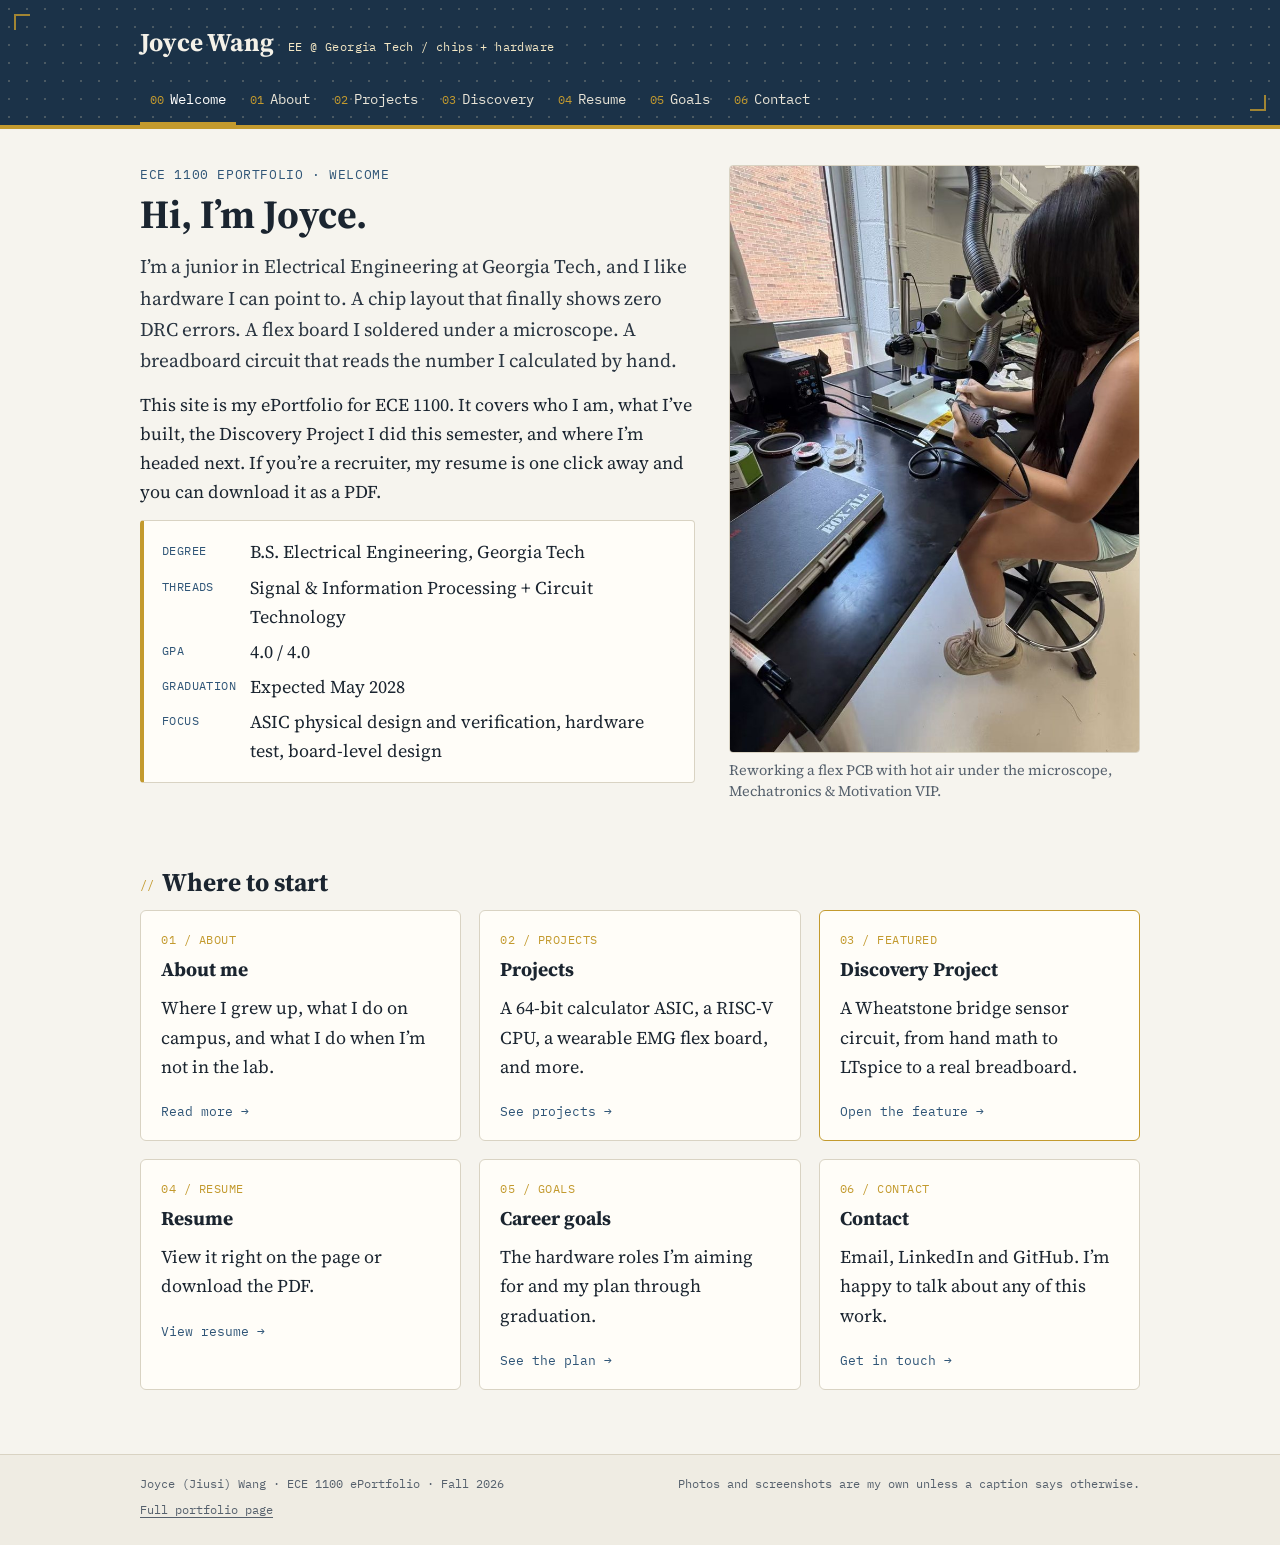
==== index.html @ a6c79252 "ECE 1100 ePortfolio site Co-Authored-By: Claude Opus 5.5 <noreply@anthropic.com> Claude-Session: htt" ====
<!doctype html>
<html lang="en">
<head>
<meta charset="utf-8">
<meta name="viewport" content="width=device-width, initial-scale=1">
<title>Joyce Wang | ePortfolio</title>
<meta name="description" content="Joyce Wang, Electrical Engineering at Georgia Tech. ECE 1100 ePortfolio.">
<link rel="preconnect" href="https://fonts.googleapis.com">
<link rel="preconnect" href="https://fonts.gstatic.com" crossorigin>
<link href="https://fonts.googleapis.com/css2?family=IBM+Plex+Mono:wght@400;600&family=Source+Serif+4:ital,opsz,wght@0,8..60,400;0,8..60,600;0,8..60,700;1,8..60,400&display=swap" rel="stylesheet">
<link rel="stylesheet" href="style.css">
</head>
<body>
<a class="skip" href="#main">Skip to content</a>
<header class="die">
  <div class="die-in">
    <a class="brand" href="index.html"><b>Joyce Wang</b><span>EE @ Georgia Tech / chips + hardware</span></a>
    <nav aria-label="Main">
      <ul>
        <li><a href="index.html" aria-current="page"><span class="n">00</span>Welcome</a></li>
        <li><a href="about.html"><span class="n">01</span>About</a></li>
        <li><a href="projects.html"><span class="n">02</span>Projects</a></li>
        <li><a href="discovery.html"><span class="n">03</span>Discovery</a></li>
        <li><a href="resume.html"><span class="n">04</span>Resume</a></li>
        <li><a href="goals.html"><span class="n">05</span>Goals</a></li>
        <li><a href="contact.html"><span class="n">06</span>Contact</a></li>
      </ul>
    </nav>
  </div>
</header>
<main id="main">
<div class="split">
  <div>
    <p class="kicker">ECE 1100 ePortfolio &middot; Welcome</p>
    <h1>Hi, I&rsquo;m Joyce.</h1>
    <p class="lede">I&rsquo;m a junior in Electrical Engineering at Georgia Tech, and I like hardware I can point to. A chip layout that finally shows zero DRC errors. A flex board I soldered under a microscope. A breadboard circuit that reads the number I calculated by hand.</p>
    <p>This site is my ePortfolio for ECE 1100. It covers who I am, what I&rsquo;ve built, the Discovery Project I did this semester, and where I&rsquo;m headed next. If you&rsquo;re a recruiter, my resume is one click away and you can download it as a PDF.</p>
    <div class="facts">
      <dl>
        <dt>Degree</dt><dd>B.S. Electrical Engineering, Georgia Tech</dd>
        <dt>Threads</dt><dd>Signal &amp; Information Processing + Circuit Technology</dd>
        <dt>GPA</dt><dd>4.0 / 4.0</dd>
        <dt>Graduation</dt><dd>Expected May 2028</dd>
        <dt>Focus</dt><dd>ASIC physical design and verification, hardware test, board-level design</dd>
      </dl>
    </div>
  </div>
  <figure>
    <img src="flex-rework.jpg" alt="Joyce at a stereo microscope using a hot air rework tool on a flexible circuit board" width="766" height="1100">
    <figcaption>Reworking a flex PCB with hot air under the microscope, Mechatronics &amp; Motivation VIP.</figcaption>
  </figure>
</div>

<h2><span class="tag">//</span>Where to start</h2>
<div class="grid3">
  <a class="card" href="about.html"><span class="pin">01 / ABOUT</span><h3>About me</h3><p>Where I grew up, what I do on campus, and what I do when I&rsquo;m not in the lab.</p><span class="go">Read more &rarr;</span></a>
  <a class="card" href="projects.html"><span class="pin">02 / PROJECTS</span><h3>Projects</h3><p>A 64-bit calculator ASIC, a RISC-V CPU, a wearable EMG flex board, and more.</p><span class="go">See projects &rarr;</span></a>
  <a class="card" href="discovery.html" style="border-color:#c39a2e"><span class="pin">03 / FEATURED</span><h3>Discovery Project</h3><p>A Wheatstone bridge sensor circuit, from hand math to LTspice to a real breadboard.</p><span class="go">Open the feature &rarr;</span></a>
  <a class="card" href="resume.html"><span class="pin">04 / RESUME</span><h3>Resume</h3><p>View it right on the page or download the PDF.</p><span class="go">View resume &rarr;</span></a>
  <a class="card" href="goals.html"><span class="pin">05 / GOALS</span><h3>Career goals</h3><p>The hardware roles I&rsquo;m aiming for and my plan through graduation.</p><span class="go">See the plan &rarr;</span></a>
  <a class="card" href="contact.html"><span class="pin">06 / CONTACT</span><h3>Contact</h3><p>Email, LinkedIn and GitHub. I&rsquo;m happy to talk about any of this work.</p><span class="go">Get in touch &rarr;</span></a>
</div>
</main>
<footer>
  <div class="in">
    <span>Joyce (Jiusi) Wang &middot; ECE 1100 ePortfolio &middot; Fall 2026</span>
    <span>Photos and screenshots are my own unless a caption says otherwise.</span>
    <span><a href="portfolio.html">Full portfolio page</a></span>
  </div>
</footer>
</body>
</html>
---- style.css ----
/* Joyce Wang ePortfolio. Chip theme: steel blue, gold, dotted die grid. */
:root{
  --paper:#f6f4ee;
  --card:#fffdf8;
  --ink:#1b2530;
  --muted:#56616d;
  --steel:#2f5577;
  --steel-d:#1b3248;
  --steel-l:#e3eaf1;
  --gold:#c39a2e;
  --gold-l:#f3e7c4;
  --line:#d9d3c3;
  --serif:"Source Serif 4", Georgia, "Times New Roman", serif;
  --mono:"IBM Plex Mono", ui-monospace, Menlo, Consolas, monospace;
  --wrap:1040px;
}
*{box-sizing:border-box}
html{scroll-behavior:smooth;-webkit-text-size-adjust:100%}
body{margin:0;background:var(--paper);color:var(--ink);font-family:var(--serif);font-size:18px;line-height:1.62}
img,svg,video{max-width:100%;height:auto;display:block}
a{color:var(--steel);text-underline-offset:3px;text-decoration-thickness:1px}
a:hover{color:var(--steel-d);text-decoration-thickness:2px}
:focus-visible{outline:3px solid var(--gold);outline-offset:2px}
.skip{position:absolute;left:-999px;top:0;background:var(--gold);color:#000;padding:8px 12px;z-index:10}
.skip:focus{left:8px;top:8px}

/* ---------- header: a die with a dotted grid ---------- */
.die{background-color:var(--steel-d);
  background-image:radial-gradient(rgba(243,231,196,.22) 1.2px, transparent 1.3px);
  background-size:18px 18px;color:#f4f1e8;border-bottom:4px solid var(--gold);position:relative}
.die::before,.die::after{content:"";position:absolute;width:14px;height:14px;border:2px solid var(--gold);opacity:.8}
.die::before{left:14px;top:14px;border-right:0;border-bottom:0}
.die::after{right:14px;bottom:14px;border-left:0;border-top:0}
.die-in{max-width:var(--wrap);margin:0 auto;padding:22px 20px 0}
.brand{display:flex;align-items:baseline;gap:14px;flex-wrap:wrap;text-decoration:none;color:inherit}
.brand b{font-size:1.6rem;font-weight:700;letter-spacing:.2px}
.brand span{font-family:var(--mono);font-size:.78rem;color:var(--gold-l);letter-spacing:.4px}
nav ul{list-style:none;margin:16px 0 0;padding:0;display:flex;flex-wrap:wrap;gap:2px 4px}
nav a{display:block;font-family:var(--mono);font-size:.86rem;color:#e8e4d8;text-decoration:none;padding:9px 10px 11px;border-bottom:3px solid transparent}
nav a .n{color:var(--gold);margin-right:6px;font-size:.74rem}
nav a:hover{color:#fff;border-bottom-color:rgba(195,154,46,.5)}
nav a[aria-current="page"]{color:#fff;border-bottom-color:var(--gold)}

/* ---------- layout ---------- */
main{max-width:var(--wrap);margin:0 auto;padding:36px 20px 64px}
.kicker{font-family:var(--mono);font-size:.8rem;color:var(--steel);letter-spacing:.6px;text-transform:uppercase;margin:0 0 6px}
h1{font-size:2.5rem;line-height:1.15;margin:0 0 14px;font-weight:700}
h2{font-size:1.6rem;line-height:1.25;margin:46px 0 12px;font-weight:700}
h2 .tag{font-family:var(--mono);font-size:.78rem;font-weight:400;color:var(--gold);vertical-align:middle;margin-right:8px}
h3{font-size:1.22rem;margin:28px 0 8px}
p{margin:0 0 14px}
.lede{font-size:1.2rem;color:#2b3642;max-width:46em}
.muted{color:var(--muted)}
ul.clean{padding-left:1.2em;margin:0 0 16px}
ul.clean li{margin:0 0 6px}
hr.trace{border:0;height:2px;margin:44px 0;background:repeating-linear-gradient(90deg,var(--line) 0 14px,transparent 14px 20px)}

.grid2{display:grid;grid-template-columns:1fr 1fr;gap:28px;align-items:start}
.grid3{display:grid;grid-template-columns:repeat(3,1fr);gap:18px}
.split{display:grid;grid-template-columns:1.15fr .85fr;gap:34px;align-items:start}

/* ---------- figures (never cropped) ---------- */
figure{margin:0 0 18px}
figure img{width:100%;height:auto;border:1px solid var(--line);border-radius:4px;background:#fff}
figcaption{font-size:.9rem;color:var(--muted);margin-top:7px;line-height:1.45}
figcaption .cr{font-family:var(--mono);font-size:.74rem;color:#7a7364;display:block;margin-top:2px}
.fig-narrow{max-width:420px}

/* ---------- cards ---------- */
.card{background:var(--card);border:1px solid var(--line);border-radius:6px;padding:20px 20px 16px;position:relative}
.card h3{margin-top:0}
a.card{display:block;color:inherit;text-decoration:none;transition:border-color .15s, transform .15s}
a.card:hover{border-color:var(--steel);transform:translateY(-2px)}
a.card .go{font-family:var(--mono);font-size:.8rem;color:var(--steel)}
.pin{font-family:var(--mono);font-size:.72rem;color:var(--gold);letter-spacing:.5px;display:block;margin-bottom:4px}

.facts{background:var(--card);border:1px solid var(--line);border-left:4px solid var(--gold);border-radius:4px;padding:16px 18px;margin:0}
.facts dl{margin:0;display:grid;grid-template-columns:auto 1fr;gap:6px 14px}
.facts dt{font-family:var(--mono);font-size:.78rem;color:var(--steel);padding-top:3px;text-transform:uppercase;letter-spacing:.4px}
.facts dd{margin:0}

.chips{display:flex;flex-wrap:wrap;gap:6px;margin:6px 0 14px;padding:0;list-style:none}
.chips li{font-family:var(--mono);font-size:.76rem;background:var(--steel-l);color:var(--steel-d);padding:3px 8px;border-radius:3px}

.stats{display:grid;grid-template-columns:repeat(4,1fr);gap:10px;margin:14px 0 18px}
.stat{border:1px solid var(--line);background:var(--card);border-radius:4px;padding:10px 12px}
.stat b{display:block;font-family:var(--mono);font-size:1.15rem;color:var(--steel-d)}
.stat span{font-size:.84rem;color:var(--muted);line-height:1.3;display:block}

/* project entries */
.proj{border-top:1px solid var(--line);padding-top:8px}
.proj .meta{font-family:var(--mono);font-size:.8rem;color:var(--muted);margin:-4px 0 8px}

/* feature banner */
.feature{background:var(--steel-d);color:#f2efe6;border-radius:8px;padding:24px;display:grid;grid-template-columns:1fr 1fr;gap:24px;align-items:center;
  background-image:radial-gradient(rgba(243,231,196,.16) 1.2px, transparent 1.3px);background-size:18px 18px}
.feature h2{margin-top:0;color:#fff}
.feature p{color:#e2ddd0}
.feature figure img{border-color:#3b5873}
.feature figcaption{color:#c8c1b0}
.btn{display:inline-block;font-family:var(--mono);font-size:.88rem;padding:10px 16px;border-radius:4px;text-decoration:none;border:2px solid var(--gold);color:var(--ink);background:var(--gold);margin:4px 8px 4px 0}
.btn:hover{background:#d7ae42;color:#000;border-color:#d7ae42}
.btn.ghost{background:transparent;color:inherit;border-color:currentColor}
.btn.ghost:hover{background:rgba(195,154,46,.15);color:inherit}

/* PPO steps on discovery */
.phase{display:inline-block;font-family:var(--mono);font-size:.78rem;background:var(--gold-l);color:#5c4510;padding:3px 9px;border-radius:3px;margin-bottom:4px}

/* tables */
.tbl{overflow-x:auto;margin:6px 0 18px;-webkit-overflow-scrolling:touch}
table{border-collapse:collapse;width:100%;font-size:.95rem;background:var(--card)}
th,td{border:1px solid var(--line);padding:7px 10px;text-align:left;white-space:nowrap}
th{font-family:var(--mono);font-size:.78rem;background:var(--steel-l);color:var(--steel-d);font-weight:600}
td.num{font-family:var(--mono);font-size:.86rem}
caption{caption-side:bottom;text-align:left;font-size:.88rem;color:var(--muted);padding-top:6px}

pre.eq{font-family:var(--mono);font-size:.9rem;background:var(--card);border:1px solid var(--line);border-left:3px solid var(--steel);padding:10px 14px;overflow-x:auto;margin:6px 0 16px}

/* resume viewer */
.viewer{border:1px solid var(--line);border-radius:6px;background:#fff;overflow:hidden}
.viewer object{display:block;width:100%;height:1100px;border:0}
.viewer .preview{display:none}

/* svg diagrams */
.diagram{background:var(--card);border:1px solid var(--line);border-radius:6px;padding:12px}
.diagram svg{width:100%;height:auto}
.dt{font-family:var(--mono);font-size:13px;fill:var(--ink)}
.dts{font-family:var(--mono);font-size:11px;fill:var(--muted)}

/* contact */
.contact-list{list-style:none;padding:0;margin:0;display:grid;gap:12px}
.contact-list li{background:var(--card);border:1px solid var(--line);border-radius:6px;padding:14px 16px;display:flex;flex-wrap:wrap;gap:4px 16px;align-items:baseline}
.contact-list .lbl{font-family:var(--mono);font-size:.78rem;color:var(--steel);text-transform:uppercase;letter-spacing:.4px;min-width:120px}
.contact-list a{word-break:break-word}

/* footer */
footer{border-top:1px solid var(--line);background:#efece3}
footer .in{max-width:var(--wrap);margin:0 auto;padding:18px 20px 26px;font-family:var(--mono);font-size:.78rem;color:var(--muted);display:flex;flex-wrap:wrap;gap:6px 22px;justify-content:space-between}
footer a{color:var(--muted)}

/* ---------- small screens ---------- */
@media (max-width:820px){
  .grid2,.split,.feature{grid-template-columns:1fr}
  .grid3{grid-template-columns:1fr 1fr}
  .stats{grid-template-columns:1fr 1fr}
}
@media (max-width:560px){
  body{font-size:17px}
  h1{font-size:1.95rem}
  h2{font-size:1.38rem;margin-top:38px}
  .die-in{padding:18px 16px 0}
  main{padding:26px 16px 52px}
  .brand b{font-size:1.35rem}
  nav ul{display:grid;grid-template-columns:repeat(2,1fr);gap:0 6px}
  nav a{padding:8px 4px 9px;font-size:.84rem}
  .grid3{grid-template-columns:1fr}
  .facts dl{grid-template-columns:1fr;gap:0}
  .facts dd{margin-bottom:8px}
  .feature{padding:18px}
  .viewer object{display:none}
  .viewer .preview{display:block}
  footer .in{padding:16px}
}
@media print{.die nav,footer{display:none}}

/* ---------- flow (RTL to GDS) ---------- */
ol.flow{list-style:none;padding:0;margin:14px 0 6px;display:grid;grid-template-columns:repeat(8,1fr);gap:8px;counter-reset:f}
ol.flow li{position:relative;background:var(--card);border:1px solid var(--line);border-radius:4px;padding:10px 8px;counter-increment:f}
ol.flow li::before{content:counter(f,decimal-leading-zero);font-family:var(--mono);font-size:.68rem;color:var(--muted);display:block}
ol.flow li b{display:block;font-family:var(--mono);font-size:.86rem;color:var(--steel-d)}
ol.flow li span{display:block;font-size:.8rem;color:var(--muted);line-height:1.3;margin-top:2px}
ol.flow li.me{background:var(--gold-l);border-color:var(--gold)}
ol.flow li:not(:last-child)::after{content:"";position:absolute;right:-8px;top:50%;width:8px;height:2px;background:var(--steel)}

/* ---------- roadmap ---------- */
ol.road{list-style:none;margin:16px 0;padding:0 0 0 26px;border-left:3px solid var(--steel);position:relative}
ol.road li{position:relative;margin:0 0 22px;padding-left:4px}
ol.road li::before{content:"";position:absolute;left:-36px;top:5px;width:14px;height:14px;background:var(--paper);border:3px solid var(--steel);border-radius:2px}
ol.road li.end::before{background:var(--gold);border-color:var(--gold)}
ol.road .when{display:block;font-family:var(--mono);font-size:.78rem;color:var(--steel);text-transform:uppercase;letter-spacing:.4px}
ol.road b{display:block;font-size:1.1rem}
ol.road li > span:last-child{display:block;color:#33404c}

@media (max-width:820px){
  ol.flow{grid-template-columns:repeat(4,1fr)}
  ol.flow li:nth-child(4n)::after{display:none}
}
@media (max-width:560px){
  ol.flow{grid-template-columns:1fr 1fr}
  ol.flow li:nth-child(2n)::after{display:none}
  ol.flow li:nth-child(4n+1)::after,ol.flow li:nth-child(4n+3)::after{display:block}
}
@media (max-width:560px){
  .die::before{left:6px;top:6px;width:10px;height:10px}
  .die::after{right:6px;bottom:6px;width:10px;height:10px}
}
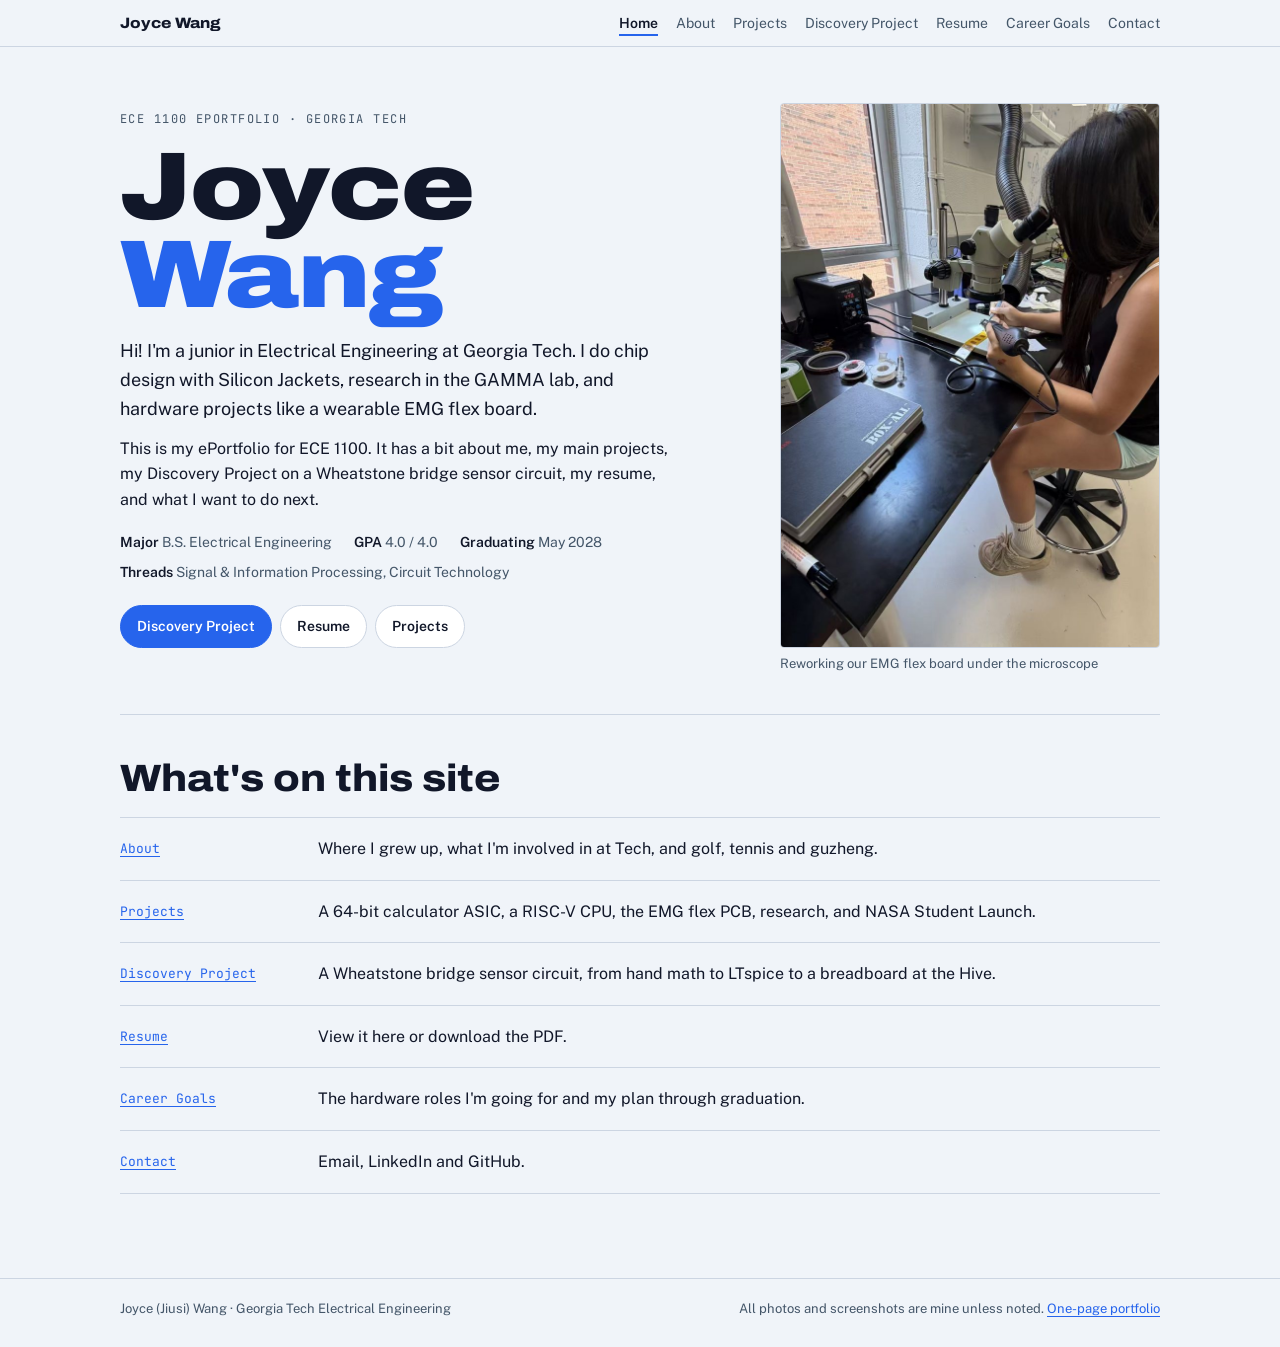
==== commit 2b1a7b5c: "Restyle ePortfolio to match main site and simplify wording Co-Authored-By: Claude Opus 5.5 <noreply@" ====
--- a/index.html
+++ b/index.html
@@ -7,65 +7,62 @@
 <meta name="description" content="Joyce Wang, Electrical Engineering at Georgia Tech. ECE 1100 ePortfolio.">
 <link rel="preconnect" href="https://fonts.googleapis.com">
 <link rel="preconnect" href="https://fonts.gstatic.com" crossorigin>
-<link href="https://fonts.googleapis.com/css2?family=IBM+Plex+Mono:wght@400;600&family=Source+Serif+4:ital,opsz,wght@0,8..60,400;0,8..60,600;0,8..60,700;1,8..60,400&display=swap" rel="stylesheet">
+<link href="https://fonts.googleapis.com/css2?family=Archivo:wdth,wght@100..125,500..900&family=Public+Sans:ital,wght@0,400;0,600;1,400&family=JetBrains+Mono:wght@400;600&display=swap" rel="stylesheet">
 <link rel="stylesheet" href="style.css">
 </head>
 <body>
 <a class="skip" href="#main">Skip to content</a>
-<header class="die">
-  <div class="die-in">
-    <a class="brand" href="index.html"><b>Joyce Wang</b><span>EE @ Georgia Tech / chips + hardware</span></a>
+<header class="bar">
+  <div class="wrap">
+    <a class="name" href="index.html">Joyce Wang</a>
     <nav aria-label="Main">
-      <ul>
-        <li><a href="index.html" aria-current="page"><span class="n">00</span>Welcome</a></li>
-        <li><a href="about.html"><span class="n">01</span>About</a></li>
-        <li><a href="projects.html"><span class="n">02</span>Projects</a></li>
-        <li><a href="discovery.html"><span class="n">03</span>Discovery</a></li>
-        <li><a href="resume.html"><span class="n">04</span>Resume</a></li>
-        <li><a href="goals.html"><span class="n">05</span>Goals</a></li>
-        <li><a href="contact.html"><span class="n">06</span>Contact</a></li>
-      </ul>
+      <a href="index.html" aria-current="page">Home</a>
+      <a href="about.html">About</a>
+      <a href="projects.html">Projects</a>
+      <a href="discovery.html">Discovery Project</a>
+      <a href="resume.html">Resume</a>
+      <a href="goals.html">Career Goals</a>
+      <a href="contact.html">Contact</a>
     </nav>
   </div>
 </header>
-<main id="main">
-<div class="split">
+<main id="main" class="wrap">
+<div class="hero">
   <div>
-    <p class="kicker">ECE 1100 ePortfolio &middot; Welcome</p>
-    <h1>Hi, I&rsquo;m Joyce.</h1>
-    <p class="lede">I&rsquo;m a junior in Electrical Engineering at Georgia Tech, and I like hardware I can point to. A chip layout that finally shows zero DRC errors. A flex board I soldered under a microscope. A breadboard circuit that reads the number I calculated by hand.</p>
-    <p>This site is my ePortfolio for ECE 1100. It covers who I am, what I&rsquo;ve built, the Discovery Project I did this semester, and where I&rsquo;m headed next. If you&rsquo;re a recruiter, my resume is one click away and you can download it as a PDF.</p>
+    <div class="eyebrow">ECE 1100 ePortfolio · Georgia Tech</div>
+    <h1>Joyce<br><span>Wang</span></h1>
+    <p class="lede">Hi! I'm a junior in Electrical Engineering at Georgia Tech. I do chip design with Silicon Jackets, research in the GAMMA lab, and hardware projects like a wearable EMG flex board.</p>
+    <p>This is my ePortfolio for ECE 1100. It has a bit about me, my main projects, my Discovery Project on a Wheatstone bridge sensor circuit, my resume, and what I want to do next.</p>
     <div class="facts">
-      <dl>
-        <dt>Degree</dt><dd>B.S. Electrical Engineering, Georgia Tech</dd>
-        <dt>Threads</dt><dd>Signal &amp; Information Processing + Circuit Technology</dd>
-        <dt>GPA</dt><dd>4.0 / 4.0</dd>
-        <dt>Graduation</dt><dd>Expected May 2028</dd>
-        <dt>Focus</dt><dd>ASIC physical design and verification, hardware test, board-level design</dd>
-      </dl>
+      <span><strong>Major</strong> B.S. Electrical Engineering</span>
+      <span><strong>GPA</strong> 4.0 / 4.0</span>
+      <span><strong>Graduating</strong> May 2028</span>
+      <span><strong>Threads</strong> Signal &amp; Information Processing, Circuit Technology</span>
     </div>
+    <p style="margin-top:22px"><a class="btn" href="discovery.html">Discovery Project</a><a class="btn alt" href="resume.html">Resume</a><a class="btn alt" href="projects.html">Projects</a></p>
   </div>
   <figure>
     <img src="flex-rework.jpg" alt="Joyce at a stereo microscope using a hot air rework tool on a flexible circuit board" width="766" height="1100">
-    <figcaption>Reworking a flex PCB with hot air under the microscope, Mechatronics &amp; Motivation VIP.</figcaption>
+    <figcaption>Reworking our EMG flex board under the microscope</figcaption>
   </figure>
 </div>
 
-<h2><span class="tag">//</span>Where to start</h2>
-<div class="grid3">
-  <a class="card" href="about.html"><span class="pin">01 / ABOUT</span><h3>About me</h3><p>Where I grew up, what I do on campus, and what I do when I&rsquo;m not in the lab.</p><span class="go">Read more &rarr;</span></a>
-  <a class="card" href="projects.html"><span class="pin">02 / PROJECTS</span><h3>Projects</h3><p>A 64-bit calculator ASIC, a RISC-V CPU, a wearable EMG flex board, and more.</p><span class="go">See projects &rarr;</span></a>
-  <a class="card" href="discovery.html" style="border-color:#c39a2e"><span class="pin">03 / FEATURED</span><h3>Discovery Project</h3><p>A Wheatstone bridge sensor circuit, from hand math to LTspice to a real breadboard.</p><span class="go">Open the feature &rarr;</span></a>
-  <a class="card" href="resume.html"><span class="pin">04 / RESUME</span><h3>Resume</h3><p>View it right on the page or download the PDF.</p><span class="go">View resume &rarr;</span></a>
-  <a class="card" href="goals.html"><span class="pin">05 / GOALS</span><h3>Career goals</h3><p>The hardware roles I&rsquo;m aiming for and my plan through graduation.</p><span class="go">See the plan &rarr;</span></a>
-  <a class="card" href="contact.html"><span class="pin">06 / CONTACT</span><h3>Contact</h3><p>Email, LinkedIn and GitHub. I&rsquo;m happy to talk about any of this work.</p><span class="go">Get in touch &rarr;</span></a>
-</div>
+<section>
+  <h2>What's on this site</h2>
+  <div class="rows">
+    <div class="row"><div class="when"><a href="about.html">About</a></div><p>Where I grew up, what I'm involved in at Tech, and golf, tennis and guzheng.</p></div>
+    <div class="row"><div class="when"><a href="projects.html">Projects</a></div><p>A 64-bit calculator ASIC, a RISC-V CPU, the EMG flex PCB, research, and NASA Student Launch.</p></div>
+    <div class="row"><div class="when"><a href="discovery.html">Discovery Project</a></div><p>A Wheatstone bridge sensor circuit, from hand math to LTspice to a breadboard at the Hive.</p></div>
+    <div class="row"><div class="when"><a href="resume.html">Resume</a></div><p>View it here or download the PDF.</p></div>
+    <div class="row"><div class="when"><a href="goals.html">Career Goals</a></div><p>The hardware roles I'm going for and my plan through graduation.</p></div>
+    <div class="row"><div class="when"><a href="contact.html">Contact</a></div><p>Email, LinkedIn and GitHub.</p></div>
+  </div>
+</section>
 </main>
 <footer>
-  <div class="in">
-    <span>Joyce (Jiusi) Wang &middot; ECE 1100 ePortfolio &middot; Fall 2026</span>
-    <span>Photos and screenshots are my own unless a caption says otherwise.</span>
-    <span><a href="portfolio.html">Full portfolio page</a></span>
+  <div class="wrap">
+    <span>Joyce (Jiusi) Wang · Georgia Tech Electrical Engineering</span>
+    <span>All photos and screenshots are mine unless noted. <a href="portfolio.html">One-page portfolio</a></span>
   </div>
 </footer>
 </body>
--- a/style.css
+++ b/style.css
@@ -1,196 +1,156 @@
-/* Joyce Wang ePortfolio. Chip theme: steel blue, gold, dotted die grid. */
-:root{
-  --paper:#f6f4ee;
-  --card:#fffdf8;
-  --ink:#1b2530;
-  --muted:#56616d;
-  --steel:#2f5577;
-  --steel-d:#1b3248;
-  --steel-l:#e3eaf1;
-  --gold:#c39a2e;
-  --gold-l:#f3e7c4;
-  --line:#d9d3c3;
-  --serif:"Source Serif 4", Georgia, "Times New Roman", serif;
-  --mono:"IBM Plex Mono", ui-monospace, Menlo, Consolas, monospace;
-  --wrap:1040px;
+/* Matches joycewang889.github.io: Archivo / Public Sans / JetBrains Mono, neural blue palette */
+:root {
+  --bg: #F0F4F9;
+  --surface: #FFFFFF;
+  --fg: #111729;
+  --muted: #445669;
+  --line: #CCD5E2;
+  --accent: #2664EC;
+  --accent-soft: #E2E7EF;
+  --hl: #92C4FC;
+  --f-display: "Archivo", "Arial Narrow", system-ui, sans-serif;
+  --f-body: "Public Sans", system-ui, -apple-system, "Segoe UI", sans-serif;
+  --f-mono: "JetBrains Mono", ui-monospace, "SFMono-Regular", Consolas, monospace;
 }
-*{box-sizing:border-box}
-html{scroll-behavior:smooth;-webkit-text-size-adjust:100%}
-body{margin:0;background:var(--paper);color:var(--ink);font-family:var(--serif);font-size:18px;line-height:1.62}
-img,svg,video{max-width:100%;height:auto;display:block}
-a{color:var(--steel);text-underline-offset:3px;text-decoration-thickness:1px}
-a:hover{color:var(--steel-d);text-decoration-thickness:2px}
-:focus-visible{outline:3px solid var(--gold);outline-offset:2px}
-.skip{position:absolute;left:-999px;top:0;background:var(--gold);color:#000;padding:8px 12px;z-index:10}
-.skip:focus{left:8px;top:8px}
+@media (prefers-color-scheme: dark) {
+  :root:not([data-theme="light"]) {
+    --bg: #000000; --surface: #111729; --fg: #F0F4F9; --muted: #94A3B7; --line: #1E293C;
+    --accent: #3E81F7; --accent-soft: #1E293C; --hl: #92C4FC;
+    color-scheme: dark;
+  }
+}
+:root[data-theme="dark"] {
+  --bg: #000000; --surface: #111729; --fg: #F0F4F9; --muted: #94A3B7; --line: #1E293C;
+  --accent: #3E81F7; --accent-soft: #1E293C; --hl: #92C4FC;
+  color-scheme: dark;
+}
 
-/* ---------- header: a die with a dotted grid ---------- */
-.die{background-color:var(--steel-d);
-  background-image:radial-gradient(rgba(243,231,196,.22) 1.2px, transparent 1.3px);
-  background-size:18px 18px;color:#f4f1e8;border-bottom:4px solid var(--gold);position:relative}
-.die::before,.die::after{content:"";position:absolute;width:14px;height:14px;border:2px solid var(--gold);opacity:.8}
-.die::before{left:14px;top:14px;border-right:0;border-bottom:0}
-.die::after{right:14px;bottom:14px;border-left:0;border-top:0}
-.die-in{max-width:var(--wrap);margin:0 auto;padding:22px 20px 0}
-.brand{display:flex;align-items:baseline;gap:14px;flex-wrap:wrap;text-decoration:none;color:inherit}
-.brand b{font-size:1.6rem;font-weight:700;letter-spacing:.2px}
-.brand span{font-family:var(--mono);font-size:.78rem;color:var(--gold-l);letter-spacing:.4px}
-nav ul{list-style:none;margin:16px 0 0;padding:0;display:flex;flex-wrap:wrap;gap:2px 4px}
-nav a{display:block;font-family:var(--mono);font-size:.86rem;color:#e8e4d8;text-decoration:none;padding:9px 10px 11px;border-bottom:3px solid transparent}
-nav a .n{color:var(--gold);margin-right:6px;font-size:.74rem}
-nav a:hover{color:#fff;border-bottom-color:rgba(195,154,46,.5)}
-nav a[aria-current="page"]{color:#fff;border-bottom-color:var(--gold)}
+* { box-sizing: border-box; }
+html { scroll-behavior: smooth; -webkit-text-size-adjust: 100%; }
+body { background: var(--bg); color: var(--fg); font-family: var(--f-body); font-size: 16px; line-height: 1.6; margin: 0; }
+.wrap { max-width: 1120px; margin: 0 auto; padding-inline: clamp(16px, 4vw, 40px); }
+a { color: var(--accent); text-underline-offset: 3px; }
+a:focus-visible { outline: 2px solid var(--accent); outline-offset: 2px; border-radius: 3px; }
+h1, h2, h3 { font-family: var(--f-display); text-wrap: balance; margin: 0; }
+p { margin: 0 0 12px; }
+img, video, svg { max-width: 100%; height: auto; display: block; }
+.skip { position: absolute; left: -999px; top: 0; }
+.skip:focus { left: 8px; top: 8px; background: var(--surface); padding: 6px 10px; z-index: 10; }
 
-/* ---------- layout ---------- */
-main{max-width:var(--wrap);margin:0 auto;padding:36px 20px 64px}
-.kicker{font-family:var(--mono);font-size:.8rem;color:var(--steel);letter-spacing:.6px;text-transform:uppercase;margin:0 0 6px}
-h1{font-size:2.5rem;line-height:1.15;margin:0 0 14px;font-weight:700}
-h2{font-size:1.6rem;line-height:1.25;margin:46px 0 12px;font-weight:700}
-h2 .tag{font-family:var(--mono);font-size:.78rem;font-weight:400;color:var(--gold);vertical-align:middle;margin-right:8px}
-h3{font-size:1.22rem;margin:28px 0 8px}
-p{margin:0 0 14px}
-.lede{font-size:1.2rem;color:#2b3642;max-width:46em}
-.muted{color:var(--muted)}
-ul.clean{padding-left:1.2em;margin:0 0 16px}
-ul.clean li{margin:0 0 6px}
-hr.trace{border:0;height:2px;margin:44px 0;background:repeating-linear-gradient(90deg,var(--line) 0 14px,transparent 14px 20px)}
+/* top bar */
+.bar { position: sticky; top: 0; z-index: 5; background: color-mix(in srgb, var(--bg) 90%, transparent); backdrop-filter: blur(8px); border-bottom: 1px solid var(--line); }
+.bar .wrap { display: flex; flex-wrap: wrap; align-items: center; justify-content: space-between; gap: 8px 16px; padding-block: 10px; }
+.bar .name { font-family: var(--f-display); font-stretch: 112%; font-weight: 800; font-size: 15px; color: var(--fg); text-decoration: none; }
+.bar nav { display: flex; gap: 4px 18px; flex-wrap: wrap; font-size: 14px; }
+.bar nav a { color: var(--muted); text-decoration: none; padding-block: 2px; }
+.bar nav a:hover { color: var(--fg); }
+.bar nav a[aria-current="page"] { color: var(--fg); font-weight: 600; box-shadow: inset 0 -2px 0 var(--accent); }
 
-.grid2{display:grid;grid-template-columns:1fr 1fr;gap:28px;align-items:start}
-.grid3{display:grid;grid-template-columns:repeat(3,1fr);gap:18px}
-.split{display:grid;grid-template-columns:1.15fr .85fr;gap:34px;align-items:start}
+main { padding-bottom: 40px; }
 
-/* ---------- figures (never cropped) ---------- */
-figure{margin:0 0 18px}
-figure img{width:100%;height:auto;border:1px solid var(--line);border-radius:4px;background:#fff}
-figcaption{font-size:.9rem;color:var(--muted);margin-top:7px;line-height:1.45}
-figcaption .cr{font-family:var(--mono);font-size:.74rem;color:#7a7364;display:block;margin-top:2px}
-.fig-narrow{max-width:420px}
+/* page head */
+.page-head { padding-block: 48px 28px; }
+.eyebrow { font-family: var(--f-mono); font-size: 12px; letter-spacing: .12em; text-transform: uppercase; color: var(--muted); }
+.page-head h1 { font-size: clamp(36px, 6vw, 60px); font-stretch: 112%; font-weight: 800; line-height: 1.02; margin-block: 10px 16px; }
+.lede { font-size: 18px; max-width: 38em; }
 
-/* ---------- cards ---------- */
-.card{background:var(--card);border:1px solid var(--line);border-radius:6px;padding:20px 20px 16px;position:relative}
-.card h3{margin-top:0}
-a.card{display:block;color:inherit;text-decoration:none;transition:border-color .15s, transform .15s}
-a.card:hover{border-color:var(--steel);transform:translateY(-2px)}
-a.card .go{font-family:var(--mono);font-size:.8rem;color:var(--steel)}
-.pin{font-family:var(--mono);font-size:.72rem;color:var(--gold);letter-spacing:.5px;display:block;margin-bottom:4px}
+/* home hero, same as the old site */
+.hero { padding-block: 56px 40px; display: grid; grid-template-columns: 1.25fr 1fr; gap: 48px; align-items: center; }
+.hero > div, .hero > figure { min-width: 0; }
+.hero h1 { font-size: clamp(48px, 9vw, 96px); font-stretch: 118%; font-weight: 900; line-height: .92; letter-spacing: -.01em; margin-block: 14px 18px; }
+.hero h1 span { color: var(--accent); }
+.hero figure { max-width: 380px; justify-self: end; }
+.facts { display: flex; flex-wrap: wrap; gap: 8px 22px; margin-top: 18px; font-size: 14px; color: var(--muted); }
+.facts strong { color: var(--fg); font-weight: 600; }
 
-.facts{background:var(--card);border:1px solid var(--line);border-left:4px solid var(--gold);border-radius:4px;padding:16px 18px;margin:0}
-.facts dl{margin:0;display:grid;grid-template-columns:auto 1fr;gap:6px 14px}
-.facts dt{font-family:var(--mono);font-size:.78rem;color:var(--steel);padding-top:3px;text-transform:uppercase;letter-spacing:.4px}
-.facts dd{margin:0}
+/* sections */
+section { border-top: 1px solid var(--line); padding-block: 44px; }
+section > h2, .sec-head h2 { font-size: clamp(26px, 4vw, 38px); font-stretch: 112%; font-weight: 800; line-height: 1.05; margin-bottom: 18px; }
+.sec-head { display: flex; flex-wrap: wrap; justify-content: space-between; align-items: end; gap: 10px 24px; margin-bottom: 22px; }
+.sec-head h2 { margin-bottom: 0; }
+.meta { font-size: 14px; color: var(--muted); margin-top: 8px; }
+h3 { font-size: 19px; font-weight: 700; margin: 26px 0 8px; }
+.text { max-width: 40em; }
+ul.list { margin: 0 0 14px; padding-left: 1.1em; display: grid; gap: 6px; }
+.tags { display: flex; flex-wrap: wrap; gap: 6px; }
+.tag { font-family: var(--f-mono); font-size: 11.5px; padding: 3px 8px; border-radius: 3px; background: var(--accent-soft); color: var(--fg); }
+.status { font-family: var(--f-mono); font-size: 11.5px; padding: 3px 8px; border-radius: 3px; border: 1px solid var(--hl); }
 
-.chips{display:flex;flex-wrap:wrap;gap:6px;margin:6px 0 14px;padding:0;list-style:none}
-.chips li{font-family:var(--mono);font-size:.76rem;background:var(--steel-l);color:var(--steel-d);padding:3px 8px;border-radius:3px}
+.part { display: grid; grid-template-columns: minmax(0, 1fr) minmax(0, 1.1fr); gap: 36px; align-items: start; margin-top: 30px; }
+.part:first-child { margin-top: 0; }
+.part > * { min-width: 0; }
+.figs { display: grid; gap: 22px; min-width: 0; }
+.figs.two { grid-template-columns: minmax(0, 1fr) minmax(0, 1fr); align-items: start; }
 
-.stats{display:grid;grid-template-columns:repeat(4,1fr);gap:10px;margin:14px 0 18px}
-.stat{border:1px solid var(--line);background:var(--card);border-radius:4px;padding:10px 12px}
-.stat b{display:block;font-family:var(--mono);font-size:1.15rem;color:var(--steel-d)}
-.stat span{font-size:.84rem;color:var(--muted);line-height:1.3;display:block}
+figure { margin: 0; min-width: 0; }
+figure img { width: 100%; height: auto; border: 1px solid var(--line); border-radius: 4px; background: var(--surface); }
+figcaption { font-size: 13px; color: var(--muted); margin-top: 7px; line-height: 1.45; }
+.narrow { max-width: 300px; }
 
-/* project entries */
-.proj{border-top:1px solid var(--line);padding-top:8px}
-.proj .meta{font-family:var(--mono);font-size:.8rem;color:var(--muted);margin:-4px 0 8px}
+.specs { display: grid; grid-template-columns: repeat(4, minmax(0, 1fr)); border: 1px solid var(--line); border-radius: 6px; background: var(--surface); margin-bottom: 26px; }
+.specs.three { grid-template-columns: repeat(3, minmax(0, 1fr)); }
+.spec { padding: 14px 18px; border-left: 1px solid var(--line); min-width: 0; }
+.spec:first-child { border-left: 0; }
+.spec .v { font-family: var(--f-display); font-stretch: 108%; font-weight: 800; font-size: clamp(20px, 2.6vw, 26px); line-height: 1.15; font-variant-numeric: tabular-nums; }
+.spec .k { font-size: 13px; color: var(--muted); margin-top: 2px; }
 
-/* feature banner */
-.feature{background:var(--steel-d);color:#f2efe6;border-radius:8px;padding:24px;display:grid;grid-template-columns:1fr 1fr;gap:24px;align-items:center;
-  background-image:radial-gradient(rgba(243,231,196,.16) 1.2px, transparent 1.3px);background-size:18px 18px}
-.feature h2{margin-top:0;color:#fff}
-.feature p{color:#e2ddd0}
-.feature figure img{border-color:#3b5873}
-.feature figcaption{color:#c8c1b0}
-.btn{display:inline-block;font-family:var(--mono);font-size:.88rem;padding:10px 16px;border-radius:4px;text-decoration:none;border:2px solid var(--gold);color:var(--ink);background:var(--gold);margin:4px 8px 4px 0}
-.btn:hover{background:#d7ae42;color:#000;border-color:#d7ae42}
-.btn.ghost{background:transparent;color:inherit;border-color:currentColor}
-.btn.ghost:hover{background:rgba(195,154,46,.15);color:inherit}
+/* rows with a date column, like the Experience list on the old site */
+.rows { border-top: 1px solid var(--line); }
+.row { display: grid; grid-template-columns: 170px minmax(0, 1fr); gap: 6px 28px; padding-block: 18px; border-bottom: 1px solid var(--line); }
+.row .when { font-family: var(--f-mono); font-size: 13px; color: var(--muted); padding-top: 3px; }
+.row h3 { margin: 0 0 4px; font-size: 18px; }
+.row p { margin: 0; }
 
-/* PPO steps on discovery */
-.phase{display:inline-block;font-family:var(--mono);font-size:.78rem;background:var(--gold-l);color:#5c4510;padding:3px 9px;border-radius:3px;margin-bottom:4px}
+/* RTL to GDS flow */
+.flow { font-family: var(--f-mono); font-size: 13px; display: flex; flex-wrap: wrap; gap: 6px; align-items: center; margin: 4px 0 8px; padding: 0; list-style: none; }
+.flow li { border: 1px solid var(--line); background: var(--surface); padding: 5px 10px; border-radius: 3px; }
+.flow li.me { border-color: var(--accent); background: var(--accent-soft); }
+.flow li + li::before { content: "\2192"; color: var(--muted); margin: 0 8px 0 -2px; }
 
-/* tables */
-.tbl{overflow-x:auto;margin:6px 0 18px;-webkit-overflow-scrolling:touch}
-table{border-collapse:collapse;width:100%;font-size:.95rem;background:var(--card)}
-th,td{border:1px solid var(--line);padding:7px 10px;text-align:left;white-space:nowrap}
-th{font-family:var(--mono);font-size:.78rem;background:var(--steel-l);color:var(--steel-d);font-weight:600}
-td.num{font-family:var(--mono);font-size:.86rem}
-caption{caption-side:bottom;text-align:left;font-size:.88rem;color:var(--muted);padding-top:6px}
+pre.eq { font-family: var(--f-mono); font-size: 13.5px; background: var(--surface); border: 1px solid var(--line); border-radius: 4px; padding: 10px 14px; overflow-x: auto; margin: 4px 0 14px; }
 
-pre.eq{font-family:var(--mono);font-size:.9rem;background:var(--card);border:1px solid var(--line);border-left:3px solid var(--steel);padding:10px 14px;overflow-x:auto;margin:6px 0 16px}
+.tbl { overflow-x: auto; margin: 4px 0 16px; -webkit-overflow-scrolling: touch; }
+table { border-collapse: collapse; width: 100%; font-size: 14px; background: var(--surface); }
+th, td { border: 1px solid var(--line); padding: 7px 10px; text-align: left; white-space: nowrap; }
+th { font-weight: 600; background: var(--accent-soft); }
+td { font-variant-numeric: tabular-nums; }
+caption { caption-side: bottom; text-align: left; font-size: 13px; color: var(--muted); padding-top: 6px; }
 
-/* resume viewer */
-.viewer{border:1px solid var(--line);border-radius:6px;background:#fff;overflow:hidden}
-.viewer object{display:block;width:100%;height:1100px;border:0}
-.viewer .preview{display:none}
+.diagram { background: var(--surface); border: 1px solid var(--line); border-radius: 4px; padding: 12px; }
+.diagram svg { width: 100%; }
+.st { stroke: var(--fg); }
+.dt { font-family: var(--f-mono); font-size: 13px; fill: var(--fg); }
+.dts { font-family: var(--f-mono); font-size: 11px; fill: var(--muted); }
 
-/* svg diagrams */
-.diagram{background:var(--card);border:1px solid var(--line);border-radius:6px;padding:12px}
-.diagram svg{width:100%;height:auto}
-.dt{font-family:var(--mono);font-size:13px;fill:var(--ink)}
-.dts{font-family:var(--mono);font-size:11px;fill:var(--muted)}
+.btn { display: inline-block; font-size: 14px; font-weight: 600; padding: 9px 16px; border-radius: 999px; text-decoration: none; background: var(--accent); color: #fff; border: 1px solid var(--accent); margin: 0 8px 8px 0; }
+.btn.alt { background: var(--surface); color: var(--fg); border-color: var(--line); }
 
-/* contact */
-.contact-list{list-style:none;padding:0;margin:0;display:grid;gap:12px}
-.contact-list li{background:var(--card);border:1px solid var(--line);border-radius:6px;padding:14px 16px;display:flex;flex-wrap:wrap;gap:4px 16px;align-items:baseline}
-.contact-list .lbl{font-family:var(--mono);font-size:.78rem;color:var(--steel);text-transform:uppercase;letter-spacing:.4px;min-width:120px}
-.contact-list a{word-break:break-word}
+.viewer { border: 1px solid var(--line); border-radius: 6px; background: var(--surface); overflow: hidden; margin-top: 10px; }
+.viewer object { display: block; width: 100%; height: 1100px; border: 0; }
+.viewer .preview { display: none; border: 0; }
 
-/* footer */
-footer{border-top:1px solid var(--line);background:#efece3}
-footer .in{max-width:var(--wrap);margin:0 auto;padding:18px 20px 26px;font-family:var(--mono);font-size:.78rem;color:var(--muted);display:flex;flex-wrap:wrap;gap:6px 22px;justify-content:space-between}
-footer a{color:var(--muted)}
+.contact-rows .row { grid-template-columns: 140px minmax(0, 1fr); }
 
-/* ---------- small screens ---------- */
-@media (max-width:820px){
-  .grid2,.split,.feature{grid-template-columns:1fr}
-  .grid3{grid-template-columns:1fr 1fr}
-  .stats{grid-template-columns:1fr 1fr}
+footer { border-top: 1px solid var(--line); }
+footer .wrap { display: flex; flex-wrap: wrap; justify-content: space-between; gap: 6px 20px; padding-block: 20px 28px; font-size: 13px; color: var(--muted); }
+
+@media (max-width: 860px) {
+  .hero, .part, .figs.two { grid-template-columns: 1fr; }
+  .hero { padding-block: 36px 24px; gap: 28px; }
+  .hero figure { justify-self: start; }
+  .specs { grid-template-columns: repeat(2, minmax(0, 1fr)); }
+  .spec:nth-child(3) { border-left: 0; }
+  .spec:nth-child(n+3) { border-top: 1px solid var(--line); }
+  .specs.three { grid-template-columns: 1fr; }
+  .specs.three .spec { border-left: 0; }
+  .specs.three .spec + .spec { border-top: 1px solid var(--line); }
+  .row, .contact-rows .row { grid-template-columns: 1fr; gap: 2px; }
 }
-@media (max-width:560px){
-  body{font-size:17px}
-  h1{font-size:1.95rem}
-  h2{font-size:1.38rem;margin-top:38px}
-  .die-in{padding:18px 16px 0}
-  main{padding:26px 16px 52px}
-  .brand b{font-size:1.35rem}
-  nav ul{display:grid;grid-template-columns:repeat(2,1fr);gap:0 6px}
-  nav a{padding:8px 4px 9px;font-size:.84rem}
-  .grid3{grid-template-columns:1fr}
-  .facts dl{grid-template-columns:1fr;gap:0}
-  .facts dd{margin-bottom:8px}
-  .feature{padding:18px}
-  .viewer object{display:none}
-  .viewer .preview{display:block}
-  footer .in{padding:16px}
+@media (max-width: 560px) {
+  .bar nav { gap: 2px 14px; font-size: 13.5px; }
+  .page-head { padding-block: 32px 20px; }
+  .lede { font-size: 17px; }
+  section { padding-block: 34px; }
+  .viewer object { display: none; }
+  .viewer .preview { display: block; }
 }
-@media print{.die nav,footer{display:none}}
-
-/* ---------- flow (RTL to GDS) ---------- */
-ol.flow{list-style:none;padding:0;margin:14px 0 6px;display:grid;grid-template-columns:repeat(8,1fr);gap:8px;counter-reset:f}
-ol.flow li{position:relative;background:var(--card);border:1px solid var(--line);border-radius:4px;padding:10px 8px;counter-increment:f}
-ol.flow li::before{content:counter(f,decimal-leading-zero);font-family:var(--mono);font-size:.68rem;color:var(--muted);display:block}
-ol.flow li b{display:block;font-family:var(--mono);font-size:.86rem;color:var(--steel-d)}
-ol.flow li span{display:block;font-size:.8rem;color:var(--muted);line-height:1.3;margin-top:2px}
-ol.flow li.me{background:var(--gold-l);border-color:var(--gold)}
-ol.flow li:not(:last-child)::after{content:"";position:absolute;right:-8px;top:50%;width:8px;height:2px;background:var(--steel)}
-
-/* ---------- roadmap ---------- */
-ol.road{list-style:none;margin:16px 0;padding:0 0 0 26px;border-left:3px solid var(--steel);position:relative}
-ol.road li{position:relative;margin:0 0 22px;padding-left:4px}
-ol.road li::before{content:"";position:absolute;left:-36px;top:5px;width:14px;height:14px;background:var(--paper);border:3px solid var(--steel);border-radius:2px}
-ol.road li.end::before{background:var(--gold);border-color:var(--gold)}
-ol.road .when{display:block;font-family:var(--mono);font-size:.78rem;color:var(--steel);text-transform:uppercase;letter-spacing:.4px}
-ol.road b{display:block;font-size:1.1rem}
-ol.road li > span:last-child{display:block;color:#33404c}
-
-@media (max-width:820px){
-  ol.flow{grid-template-columns:repeat(4,1fr)}
-  ol.flow li:nth-child(4n)::after{display:none}
-}
-@media (max-width:560px){
-  ol.flow{grid-template-columns:1fr 1fr}
-  ol.flow li:nth-child(2n)::after{display:none}
-  ol.flow li:nth-child(4n+1)::after,ol.flow li:nth-child(4n+3)::after{display:block}
-}
-@media (max-width:560px){
-  .die::before{left:6px;top:6px;width:10px;height:10px}
-  .die::after{right:6px;bottom:6px;width:10px;height:10px}
-}
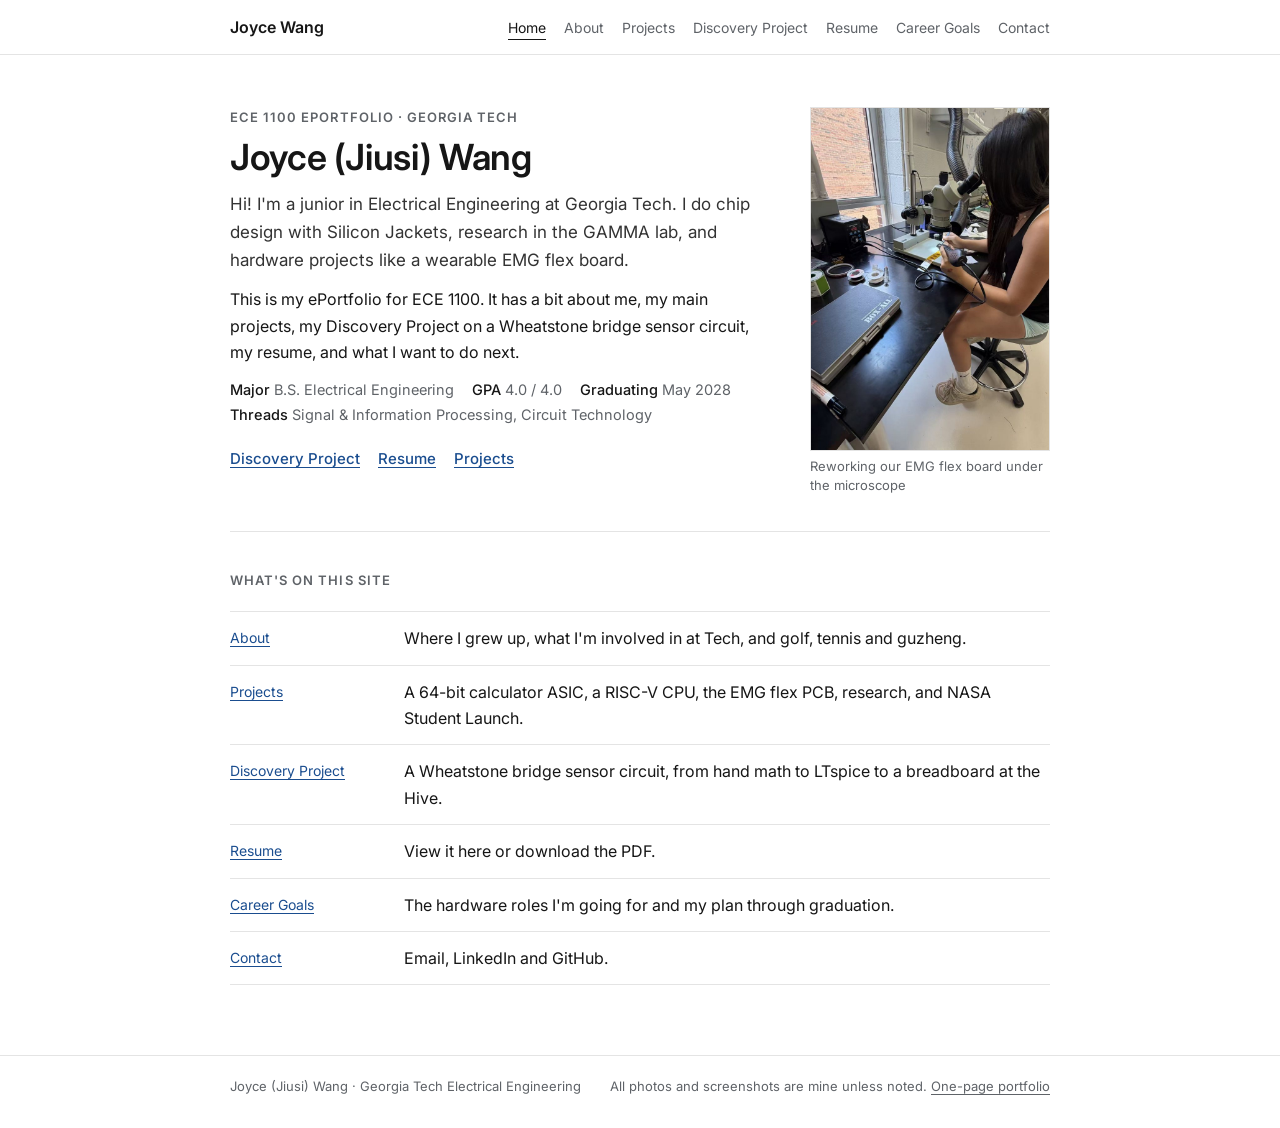
==== commit 1078a172: "Minimal, professional style for the ePortfolio pages Co-Authored-By: Claude Opus 5.5 <noreply@anthro" ====
--- a/index.html
+++ b/index.html
@@ -7,7 +7,7 @@
 <meta name="description" content="Joyce Wang, Electrical Engineering at Georgia Tech. ECE 1100 ePortfolio.">
 <link rel="preconnect" href="https://fonts.googleapis.com">
 <link rel="preconnect" href="https://fonts.gstatic.com" crossorigin>
-<link href="https://fonts.googleapis.com/css2?family=Archivo:wdth,wght@100..125,500..900&family=Public+Sans:ital,wght@0,400;0,600;1,400&family=JetBrains+Mono:wght@400;600&display=swap" rel="stylesheet">
+<link href="https://fonts.googleapis.com/css2?family=Inter:wght@400;500;600;700&display=swap" rel="stylesheet">
 <link rel="stylesheet" href="style.css">
 </head>
 <body>
@@ -30,7 +30,7 @@
 <div class="hero">
   <div>
     <div class="eyebrow">ECE 1100 ePortfolio · Georgia Tech</div>
-    <h1>Joyce<br><span>Wang</span></h1>
+    <h1>Joyce (Jiusi) Wang</h1>
     <p class="lede">Hi! I'm a junior in Electrical Engineering at Georgia Tech. I do chip design with Silicon Jackets, research in the GAMMA lab, and hardware projects like a wearable EMG flex board.</p>
     <p>This is my ePortfolio for ECE 1100. It has a bit about me, my main projects, my Discovery Project on a Wheatstone bridge sensor circuit, my resume, and what I want to do next.</p>
     <div class="facts">
@@ -39,7 +39,7 @@
       <span><strong>Graduating</strong> May 2028</span>
       <span><strong>Threads</strong> Signal &amp; Information Processing, Circuit Technology</span>
     </div>
-    <p style="margin-top:22px"><a class="btn" href="discovery.html">Discovery Project</a><a class="btn alt" href="resume.html">Resume</a><a class="btn alt" href="projects.html">Projects</a></p>
+    <p style="margin-top:18px"><a class="btn" href="discovery.html">Discovery Project</a><a class="btn" href="resume.html">Resume</a><a class="btn" href="projects.html">Projects</a></p>
   </div>
   <figure>
     <img src="flex-rework.jpg" alt="Joyce at a stereo microscope using a hot air rework tool on a flexible circuit board" width="766" height="1100">
--- a/style.css
+++ b/style.css
@@ -1,156 +1,132 @@
-/* Matches joycewang889.github.io: Archivo / Public Sans / JetBrains Mono, neural blue palette */
-:root {
-  --bg: #F0F4F9;
-  --surface: #FFFFFF;
-  --fg: #111729;
-  --muted: #445669;
-  --line: #CCD5E2;
-  --accent: #2664EC;
-  --accent-soft: #E2E7EF;
-  --hl: #92C4FC;
-  --f-display: "Archivo", "Arial Narrow", system-ui, sans-serif;
-  --f-body: "Public Sans", system-ui, -apple-system, "Segoe UI", sans-serif;
-  --f-mono: "JetBrains Mono", ui-monospace, "SFMono-Regular", Consolas, monospace;
-}
-@media (prefers-color-scheme: dark) {
-  :root:not([data-theme="light"]) {
-    --bg: #000000; --surface: #111729; --fg: #F0F4F9; --muted: #94A3B7; --line: #1E293C;
-    --accent: #3E81F7; --accent-soft: #1E293C; --hl: #92C4FC;
-    color-scheme: dark;
-  }
-}
-:root[data-theme="dark"] {
-  --bg: #000000; --surface: #111729; --fg: #F0F4F9; --muted: #94A3B7; --line: #1E293C;
-  --accent: #3E81F7; --accent-soft: #1E293C; --hl: #92C4FC;
-  color-scheme: dark;
-}
-
+/* ECE 1100 ePortfolio: minimal and professional */
+:root { --fg: #161616; --muted: #5f6368; --line: #e4e4e4; --link: #1a4d8f; --bg: #ffffff; --soft: #f6f6f6; }
 * { box-sizing: border-box; }
-html { scroll-behavior: smooth; -webkit-text-size-adjust: 100%; }
-body { background: var(--bg); color: var(--fg); font-family: var(--f-body); font-size: 16px; line-height: 1.6; margin: 0; }
-.wrap { max-width: 1120px; margin: 0 auto; padding-inline: clamp(16px, 4vw, 40px); }
-a { color: var(--accent); text-underline-offset: 3px; }
-a:focus-visible { outline: 2px solid var(--accent); outline-offset: 2px; border-radius: 3px; }
-h1, h2, h3 { font-family: var(--f-display); text-wrap: balance; margin: 0; }
+html { -webkit-text-size-adjust: 100%; }
+body { margin: 0; background: var(--bg); color: var(--fg); font-family: "Inter", system-ui, -apple-system, "Segoe UI", sans-serif; font-size: 16px; line-height: 1.65; }
+.wrap { max-width: 860px; margin: 0 auto; padding-inline: 20px; }
+a { color: var(--link); text-underline-offset: 3px; }
+a:focus-visible { outline: 2px solid var(--link); outline-offset: 2px; }
+h1, h2, h3 { margin: 0; font-weight: 600; letter-spacing: -0.01em; }
 p { margin: 0 0 12px; }
 img, video, svg { max-width: 100%; height: auto; display: block; }
 .skip { position: absolute; left: -999px; top: 0; }
-.skip:focus { left: 8px; top: 8px; background: var(--surface); padding: 6px 10px; z-index: 10; }
+.skip:focus { left: 8px; top: 8px; background: #fff; padding: 6px 10px; z-index: 10; }
 
-/* top bar */
-.bar { position: sticky; top: 0; z-index: 5; background: color-mix(in srgb, var(--bg) 90%, transparent); backdrop-filter: blur(8px); border-bottom: 1px solid var(--line); }
-.bar .wrap { display: flex; flex-wrap: wrap; align-items: center; justify-content: space-between; gap: 8px 16px; padding-block: 10px; }
-.bar .name { font-family: var(--f-display); font-stretch: 112%; font-weight: 800; font-size: 15px; color: var(--fg); text-decoration: none; }
-.bar nav { display: flex; gap: 4px 18px; flex-wrap: wrap; font-size: 14px; }
-.bar nav a { color: var(--muted); text-decoration: none; padding-block: 2px; }
-.bar nav a:hover { color: var(--fg); }
-.bar nav a[aria-current="page"] { color: var(--fg); font-weight: 600; box-shadow: inset 0 -2px 0 var(--accent); }
+/* header */
+.bar { border-bottom: 1px solid var(--line); background: var(--bg); }
+.bar .wrap { display: flex; flex-wrap: wrap; justify-content: space-between; align-items: center; gap: 8px 20px; padding-block: 14px; }
+.bar .name { font-weight: 600; color: var(--fg); text-decoration: none; }
+.bar nav { display: flex; flex-wrap: wrap; gap: 4px 18px; font-size: 14px; }
+.bar nav a { color: var(--muted); text-decoration: none; }
+.bar nav a:hover, .bar nav a[aria-current="page"] { color: var(--fg); }
+.bar nav a[aria-current="page"] { text-decoration: underline; text-underline-offset: 6px; }
 
-main { padding-bottom: 40px; }
+main { padding-bottom: 32px; }
 
 /* page head */
 .page-head { padding-block: 48px 28px; }
-.eyebrow { font-family: var(--f-mono); font-size: 12px; letter-spacing: .12em; text-transform: uppercase; color: var(--muted); }
-.page-head h1 { font-size: clamp(36px, 6vw, 60px); font-stretch: 112%; font-weight: 800; line-height: 1.02; margin-block: 10px 16px; }
-.lede { font-size: 18px; max-width: 38em; }
+.eyebrow { font-size: 13px; font-weight: 600; text-transform: uppercase; letter-spacing: .08em; color: var(--muted); }
+.page-head h1 { font-size: 34px; line-height: 1.15; margin-block: 8px 12px; }
+.lede { font-size: 17px; color: #333; max-width: 40em; }
 
-/* home hero, same as the old site */
-.hero { padding-block: 56px 40px; display: grid; grid-template-columns: 1.25fr 1fr; gap: 48px; align-items: center; }
-.hero > div, .hero > figure { min-width: 0; }
-.hero h1 { font-size: clamp(48px, 9vw, 96px); font-stretch: 118%; font-weight: 900; line-height: .92; letter-spacing: -.01em; margin-block: 14px 18px; }
-.hero h1 span { color: var(--accent); }
-.hero figure { max-width: 380px; justify-self: end; }
-.facts { display: flex; flex-wrap: wrap; gap: 8px 22px; margin-top: 18px; font-size: 14px; color: var(--muted); }
-.facts strong { color: var(--fg); font-weight: 600; }
+/* home */
+.hero { padding-block: 52px 36px; display: grid; grid-template-columns: minmax(0, 1fr) 240px; gap: 40px; align-items: start; }
+.hero > * { min-width: 0; }
+.hero h1 { font-size: 36px; line-height: 1.15; margin-block: 8px 12px; }
+.facts { display: flex; flex-wrap: wrap; gap: 2px 18px; margin-top: 10px; font-size: 14.5px; color: var(--muted); }
+.facts strong { color: var(--fg); font-weight: 500; }
 
 /* sections */
-section { border-top: 1px solid var(--line); padding-block: 44px; }
-section > h2, .sec-head h2 { font-size: clamp(26px, 4vw, 38px); font-stretch: 112%; font-weight: 800; line-height: 1.05; margin-bottom: 18px; }
-.sec-head { display: flex; flex-wrap: wrap; justify-content: space-between; align-items: end; gap: 10px 24px; margin-bottom: 22px; }
-.sec-head h2 { margin-bottom: 0; }
-.meta { font-size: 14px; color: var(--muted); margin-top: 8px; }
-h3 { font-size: 19px; font-weight: 700; margin: 26px 0 8px; }
-.text { max-width: 40em; }
-ul.list { margin: 0 0 14px; padding-left: 1.1em; display: grid; gap: 6px; }
-.tags { display: flex; flex-wrap: wrap; gap: 6px; }
-.tag { font-family: var(--f-mono); font-size: 11.5px; padding: 3px 8px; border-radius: 3px; background: var(--accent-soft); color: var(--fg); }
-.status { font-family: var(--f-mono); font-size: 11.5px; padding: 3px 8px; border-radius: 3px; border: 1px solid var(--hl); }
+section { border-top: 1px solid var(--line); padding-block: 38px; }
+section > h2 { font-size: 13px; font-weight: 600; text-transform: uppercase; letter-spacing: .08em; color: var(--muted); margin-bottom: 20px; }
+.sec-head { margin-bottom: 14px; }
+.sec-head h2 { font-size: 21px; margin: 0 0 2px; }
+.meta { font-size: 14px; color: var(--muted); }
+h3 { font-size: 17px; margin: 24px 0 6px; }
+.text { max-width: 44em; }
+ul.list, ol.list { margin: 0 0 12px; padding-left: 1.2em; }
+ul.list li, ol.list li { margin-bottom: 5px; }
 
-.part { display: grid; grid-template-columns: minmax(0, 1fr) minmax(0, 1.1fr); gap: 36px; align-items: start; margin-top: 30px; }
+/* tags and status read as plain gray text */
+.tags { font-size: 14px; color: var(--muted); margin-top: 2px; }
+.tag, .status { font: inherit; background: none; border: 0; padding: 0; color: inherit; }
+.tags > * + *::before { content: " · "; }
+
+/* number strip as one plain line */
+.specs { display: flex; flex-wrap: wrap; gap: 4px 22px; margin: 0 0 16px; font-size: 14.5px; color: var(--muted); }
+.spec { padding: 0; border: 0; }
+.spec .v { display: inline; font-weight: 600; color: var(--fg); }
+.spec .k { display: inline; margin-left: 5px; }
+
+.part { display: grid; grid-template-columns: minmax(0, 1fr) minmax(0, 1fr); gap: 32px; align-items: start; margin-top: 24px; }
 .part:first-child { margin-top: 0; }
 .part > * { min-width: 0; }
-.figs { display: grid; gap: 22px; min-width: 0; }
+.figs { display: grid; gap: 16px; min-width: 0; }
 .figs.two { grid-template-columns: minmax(0, 1fr) minmax(0, 1fr); align-items: start; }
 
 figure { margin: 0; min-width: 0; }
-figure img { width: 100%; height: auto; border: 1px solid var(--line); border-radius: 4px; background: var(--surface); }
-figcaption { font-size: 13px; color: var(--muted); margin-top: 7px; line-height: 1.45; }
-.narrow { max-width: 300px; }
+figure img { width: 100%; height: auto; border: 1px solid var(--line); }
+figcaption { font-size: 13px; color: var(--muted); margin-top: 6px; line-height: 1.45; }
+.narrow { max-width: 260px; }
 
-.specs { display: grid; grid-template-columns: repeat(4, minmax(0, 1fr)); border: 1px solid var(--line); border-radius: 6px; background: var(--surface); margin-bottom: 26px; }
-.specs.three { grid-template-columns: repeat(3, minmax(0, 1fr)); }
-.spec { padding: 14px 18px; border-left: 1px solid var(--line); min-width: 0; }
-.spec:first-child { border-left: 0; }
-.spec .v { font-family: var(--f-display); font-stretch: 108%; font-weight: 800; font-size: clamp(20px, 2.6vw, 26px); line-height: 1.15; font-variant-numeric: tabular-nums; }
-.spec .k { font-size: 13px; color: var(--muted); margin-top: 2px; }
+.flexrow { display: grid; grid-template-columns: 90px minmax(0, 1fr) 210px; gap: 24px; align-items: start; }
+.flexrow > * { min-width: 0; }
+.vstrip img { max-width: 90px; }
 
-/* rows with a date column, like the Experience list on the old site */
+/* rows with a label column */
 .rows { border-top: 1px solid var(--line); }
-.row { display: grid; grid-template-columns: 170px minmax(0, 1fr); gap: 6px 28px; padding-block: 18px; border-bottom: 1px solid var(--line); }
-.row .when { font-family: var(--f-mono); font-size: 13px; color: var(--muted); padding-top: 3px; }
-.row h3 { margin: 0 0 4px; font-size: 18px; }
+.row { display: grid; grid-template-columns: 150px minmax(0, 1fr); gap: 4px 24px; padding-block: 13px; border-bottom: 1px solid var(--line); }
+.row .when { font-size: 14px; color: var(--muted); padding-top: 1px; }
+.row h3 { margin: 0 0 3px; font-size: 16px; }
 .row p { margin: 0; }
 
-/* RTL to GDS flow */
-.flow { font-family: var(--f-mono); font-size: 13px; display: flex; flex-wrap: wrap; gap: 6px; align-items: center; margin: 4px 0 8px; padding: 0; list-style: none; }
-.flow li { border: 1px solid var(--line); background: var(--surface); padding: 5px 10px; border-radius: 3px; }
-.flow li.me { border-color: var(--accent); background: var(--accent-soft); }
-.flow li + li::before { content: "\2192"; color: var(--muted); margin: 0 8px 0 -2px; }
+/* flow as plain text */
+.flow { list-style: none; padding: 0; margin: 4px 0 12px; display: flex; flex-wrap: wrap; gap: 2px 0; font-size: 14.5px; color: var(--muted); }
+.flow li { border: 0; background: none; padding: 0; }
+.flow li.me { color: var(--fg); font-weight: 600; }
+.flow li + li::before { content: "\2192"; margin: 0 8px; color: #aaa; font-weight: 400; }
 
-pre.eq { font-family: var(--f-mono); font-size: 13.5px; background: var(--surface); border: 1px solid var(--line); border-radius: 4px; padding: 10px 14px; overflow-x: auto; margin: 4px 0 14px; }
+pre.eq { font-family: ui-monospace, "SFMono-Regular", Consolas, monospace; font-size: 13.5px; background: var(--soft); border: 0; padding: 10px 14px; overflow-x: auto; margin: 4px 0 14px; }
 
 .tbl { overflow-x: auto; margin: 4px 0 16px; -webkit-overflow-scrolling: touch; }
-table { border-collapse: collapse; width: 100%; font-size: 14px; background: var(--surface); }
-th, td { border: 1px solid var(--line); padding: 7px 10px; text-align: left; white-space: nowrap; }
-th { font-weight: 600; background: var(--accent-soft); }
+table { border-collapse: collapse; width: 100%; font-size: 14px; }
+th, td { border-bottom: 1px solid var(--line); padding: 7px 12px 7px 0; text-align: left; white-space: nowrap; }
+th { font-weight: 600; border-bottom-color: #bbb; }
 td { font-variant-numeric: tabular-nums; }
 caption { caption-side: bottom; text-align: left; font-size: 13px; color: var(--muted); padding-top: 6px; }
 
-.diagram { background: var(--surface); border: 1px solid var(--line); border-radius: 4px; padding: 12px; }
+.diagram { border: 1px solid var(--line); padding: 10px; }
 .diagram svg { width: 100%; }
 .st { stroke: var(--fg); }
-.dt { font-family: var(--f-mono); font-size: 13px; fill: var(--fg); }
-.dts { font-family: var(--f-mono); font-size: 11px; fill: var(--muted); }
+.dt { font-family: ui-monospace, Consolas, monospace; font-size: 13px; fill: var(--fg); }
+.dts { font-family: ui-monospace, Consolas, monospace; font-size: 11px; fill: var(--muted); }
+:root { --accent: #1a4d8f; }
 
-.btn { display: inline-block; font-size: 14px; font-weight: 600; padding: 9px 16px; border-radius: 999px; text-decoration: none; background: var(--accent); color: #fff; border: 1px solid var(--accent); margin: 0 8px 8px 0; }
-.btn.alt { background: var(--surface); color: var(--fg); border-color: var(--line); }
+/* buttons become plain links */
+.btn { display: inline; font: inherit; font-size: 15px; font-weight: 500; padding: 0; background: none; border: 0; color: var(--link); text-decoration: underline; text-underline-offset: 3px; margin: 0 18px 0 0; }
+.btn.alt { color: var(--link); }
 
-.viewer { border: 1px solid var(--line); border-radius: 6px; background: var(--surface); overflow: hidden; margin-top: 10px; }
+.viewer { border: 1px solid var(--line); margin-top: 12px; }
 .viewer object { display: block; width: 100%; height: 1100px; border: 0; }
 .viewer .preview { display: none; border: 0; }
 
 .contact-rows .row { grid-template-columns: 140px minmax(0, 1fr); }
 
 footer { border-top: 1px solid var(--line); }
-footer .wrap { display: flex; flex-wrap: wrap; justify-content: space-between; gap: 6px 20px; padding-block: 20px 28px; font-size: 13px; color: var(--muted); }
+footer .wrap { display: flex; flex-wrap: wrap; justify-content: space-between; gap: 6px 20px; padding-block: 20px 30px; font-size: 13px; color: var(--muted); }
+footer a { color: var(--muted); }
 
-@media (max-width: 860px) {
+@media (max-width: 760px) {
   .hero, .part, .figs.two { grid-template-columns: 1fr; }
-  .hero { padding-block: 36px 24px; gap: 28px; }
-  .hero figure { justify-self: start; }
-  .specs { grid-template-columns: repeat(2, minmax(0, 1fr)); }
-  .spec:nth-child(3) { border-left: 0; }
-  .spec:nth-child(n+3) { border-top: 1px solid var(--line); }
-  .specs.three { grid-template-columns: 1fr; }
-  .specs.three .spec { border-left: 0; }
-  .specs.three .spec + .spec { border-top: 1px solid var(--line); }
-  .row, .contact-rows .row { grid-template-columns: 1fr; gap: 2px; }
-}
-@media (max-width: 560px) {
-  .bar nav { gap: 2px 14px; font-size: 13.5px; }
+  .hero { padding-block: 34px 24px; gap: 24px; }
+  .hero figure { max-width: 240px; }
   .page-head { padding-block: 32px 20px; }
-  .lede { font-size: 17px; }
-  section { padding-block: 34px; }
+  .page-head h1, .hero h1 { font-size: 28px; }
+  .flexrow { grid-template-columns: 70px minmax(0, 1fr); gap: 16px; }
+  .vstrip img { max-width: 70px; }
+  .flexrow .side { grid-column: 1 / -1; max-width: 240px; }
+  .row, .contact-rows .row { grid-template-columns: 1fr; gap: 0; }
+  section { padding-block: 30px; }
   .viewer object { display: none; }
   .viewer .preview { display: block; }
 }
